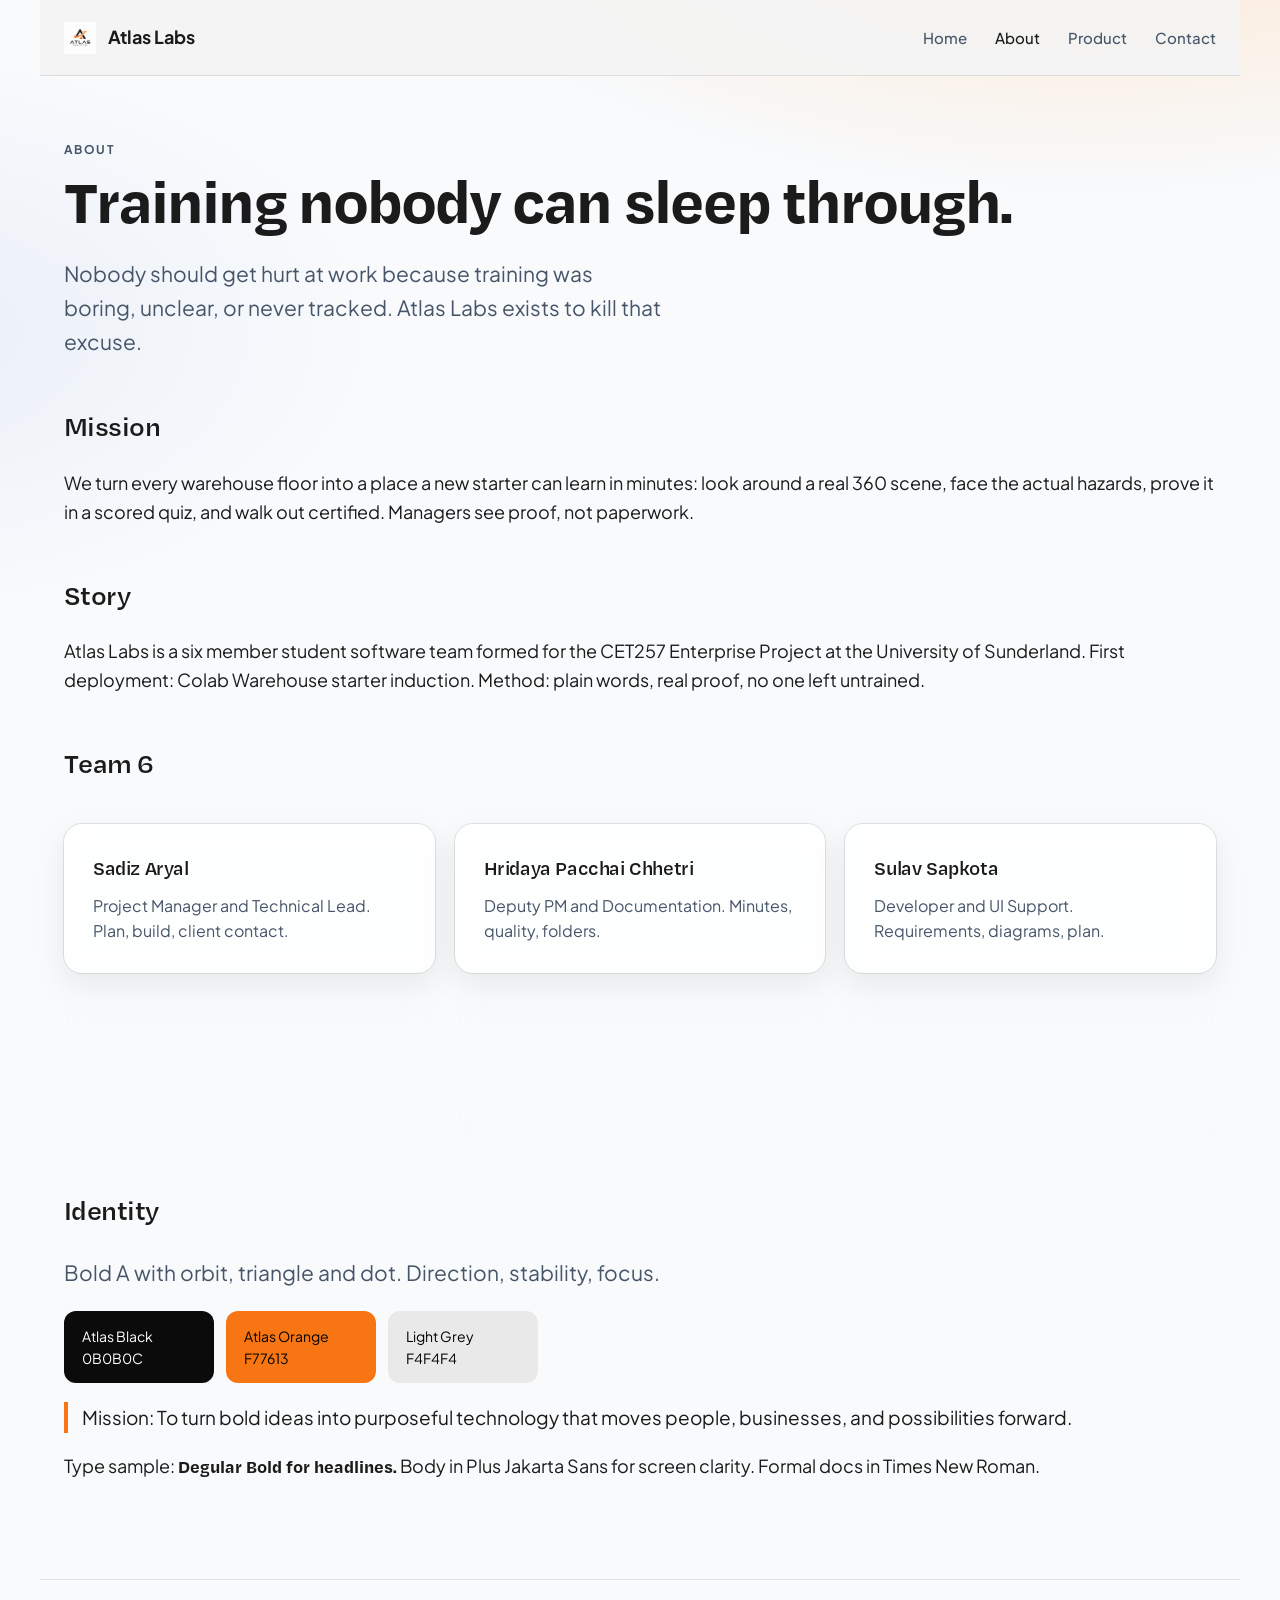
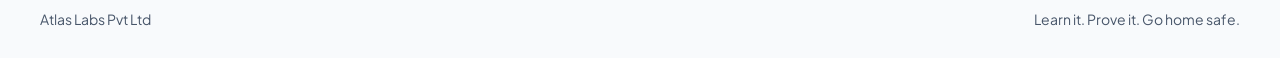
==== about.html @ b18d1abb "Atlas Labs B2 promo site" ====
<!DOCTYPE html>
<html lang="en">
<head>
<meta charset="UTF-8">
<meta name="viewport" content="width=device-width, initial-scale=1.0">
<title>About - Atlas Labs Pvt Ltd</title>
<link rel="stylesheet" href="styles.css">
<link rel="preload" href="assets/logo.png" as="image">
<link rel="icon" href="assets/logo.png">
</head>
<body>
<header class="site wrap">
<a href="index.html" style="display:flex;align-items:center;gap:12px;text-decoration:none;color:inherit"><img class="logo" src="assets/logo.png" alt="Atlas Labs" style="height:32px"><strong>Atlas Labs</strong></a>
<nav><a href="index.html">Home</a><a href="about.html" class="active">About</a><a href="product.html">Product</a><a href="contact.html">Contact</a></nav>
</header>
<main class="wrap">
<p class="eyebrow" style="margin-top:64px">About</p>
<h1>Training nobody can sleep through.</h1>
<p class="lede">Nobody should get hurt at work because training was boring, unclear, or never tracked. Atlas Labs exists to kill that excuse.</p>
<h2>Mission</h2>
<p>We turn every warehouse floor into a place a new starter can learn in minutes: look around a real 360 scene, face the actual hazards, prove it in a scored quiz, and walk out certified. Managers see proof, not paperwork.</p>
<h2>Story</h2>
<p>Atlas Labs is a six member student software team formed for the CET257 Enterprise Project at the University of Sunderland. First deployment: Colab Warehouse starter induction. Method: plain words, real proof, no one left untrained.</p>
<h2>Team 6</h2>
<section class="grid3">
<div class="card reveal"><h3>Sadiz Aryal</h3><p>Project Manager and Technical Lead. Plan, build, client contact.</p></div>
<div class="card reveal"><h3>Hridaya Pacchai Chhetri</h3><p>Deputy PM and Documentation. Minutes, quality, folders.</p></div>
<div class="card reveal"><h3>Sulav Sapkota</h3><p>Developer and UI Support. Requirements, diagrams, plan.</p></div>
<div class="card reveal"><h3>Gyalchhan Pakhrin</h3><p>Communication Lead and Analyst. Client mail, scope, wording.</p></div>
<div class="card reveal"><h3>Jasina K.C.</h3><p>Presentation and Brand. Deck, logo, mission, site.</p></div>
<div class="card reveal"><h3>Arik Lakai</h3><p>QA and Testing Lead. Checklist, device checks, demo sign off.</p></div>
</section>
<h2>Identity</h2>
<p class="lede">Bold A with orbit, triangle and dot. Direction, stability, focus.</p>
<div class="swatches"><span class="sw black">Atlas Black<br>0B0B0C</span><span class="sw orange">Atlas Orange<br>F77613</span><span class="sw grey">Light Grey<br>F4F4F4</span></div>
<p class="mission">Mission: To turn bold ideas into purposeful technology that moves people, businesses, and possibilities forward.</p>
<p>Type sample: <strong style="font-family:'Degular',sans-serif">Degular Bold for headlines.</strong> Body in Plus Jakarta Sans for screen clarity. Formal docs in Times New Roman.</p>
</main>
<footer class="site wrap"><span>Atlas Labs Pvt Ltd</span><span>Learn it. Prove it. Go home safe.</span></footer>
<script src="script.js" defer></script>
</body>
</html>
---- styles.css ----
@import url('https://fonts.googleapis.com/css2?family=Plus+Jakarta+Sans:wght@400;500;600;700;800&display=swap');
@font-face{font-family:'Degular';src:url('assets/DegularTextDemo-Regular.otf') format('opentype');font-weight:400;font-style:normal;font-display:swap}
@font-face{font-family:'Degular';src:url('assets/DegularTextDemo-Medium.otf') format('opentype');font-weight:500;font-style:normal;font-display:swap}
@font-face{font-family:'Degular';src:url('assets/DegularTextDemo-Semibold.otf') format('opentype');font-weight:600;font-style:normal;font-display:swap}
@font-face{font-family:'Degular';src:url('assets/DegularTextDemo-Bold.otf') format('opentype');font-weight:700;font-style:normal;font-display:swap}
:root{--bg:#F8FAFC;--surface:rgba(255,255,255,.72);--ink:#1B1B1B;--muted:#475569;--line:rgba(27,27,27,.1);--accent:#F77613;--accent-ink:#000000}
*{box-sizing:border-box}
body{margin:0;background:radial-gradient(1200px 600px at 85% -10%,#FFE3C7 0%,transparent 60%),radial-gradient(900px 500px at -10% 20%,#E9EFF8 0%,transparent 55%),var(--bg);color:var(--ink);font-family:'Plus Jakarta Sans','Degular',Arial,Helvetica,sans-serif;font-size:18px;line-height:1.6}
h1,h2,h3{font-family:'Degular','Plus Jakarta Sans',Arial,sans-serif;letter-spacing:-.02em}
.wrap{max-width:1200px;margin:0 auto;padding:0 24px}
header.site{display:flex;align-items:center;gap:12px;height:76px;border-bottom:1px solid var(--line)}
header.site img.logo{height:32px;width:auto}
header.site nav{margin-left:auto;display:flex;gap:28px}
header.site nav a{color:var(--muted);text-decoration:none;font-size:15px;font-weight:500}
header.site nav a.active,header.site nav a:hover{color:var(--ink)}
.hero{padding:96px 0 64px}
.eyebrow{font-size:12px;letter-spacing:.12em;text-transform:uppercase;color:var(--muted);font-weight:700}
h1{font-size:clamp(42px,5vw,70px);line-height:1.02;letter-spacing:-.03em;font-weight:700;margin:0 0 20px}
h2{font-size:28px;font-weight:600;margin:48px 0 12px}
.lede{font-size:21px;color:var(--muted);max-width:600px}
.button{display:inline-block;background:var(--accent);color:var(--ink);font-weight:700;padding:14px 26px;border-radius:10px;text-decoration:none;margin-top:28px}
.button.ghost{background:transparent;border:1px solid var(--line);margin-left:12px}
.grid3{display:grid;grid-template-columns:repeat(3,1fr);gap:20px;margin-top:36px}
.card{background:var(--surface);backdrop-filter:blur(14px);-webkit-backdrop-filter:blur(14px);border:1px solid rgba(255,255,255,.6);outline:1px solid var(--line);border-radius:18px;padding:28px;box-shadow:0 12px 32px rgba(27,27,27,.08)}
.card h3{font-weight:600;font-size:20px;margin:0 0 8px}
.card p{color:var(--muted);font-size:16px;margin:0}
footer.site{margin-top:96px;border-top:1px solid var(--line);padding:28px 0;color:var(--muted);font-size:14px;display:flex;justify-content:space-between}
ul.tight li{margin-bottom:10px}
a{color:var(--ink)}
a:focus-visible,.button:focus-visible{outline:3px solid var(--accent);outline-offset:2px}
.button{transition:transform .15s ease}.button:hover{transform:translateY(-2px)}.button:active{transform:translateY(0)}
.card{transition:transform .25s ease,box-shadow .25s ease}.card:hover{transform:translateY(-6px) scale(1.01);box-shadow:0 0 0 2px rgba(247,118,19,.55),0 14px 44px rgba(247,118,19,.35)}
.stat{background:var(--surface);border:1px solid var(--line);border-radius:14px;padding:18px;transition:transform .25s ease,box-shadow .25s ease}.stat:hover{transform:translateY(-4px);box-shadow:0 0 0 2px rgba(247,118,19,.5),0 12px 32px rgba(247,118,19,.3)}
.hero-grid{display:grid;grid-template-columns:1.05fr .95fr;gap:32px;align-items:center}
.hero-visual .pano{box-shadow:0 20px 60px rgba(0,0,0,.25)}
.swatches{display:flex;gap:12px;margin:16px 0;flex-wrap:wrap}.sw{padding:14px 18px;border-radius:12px;font-size:14px;min-width:150px;transition:transform .25s ease,box-shadow .25s ease}.sw:hover{transform:translateY(-4px);box-shadow:0 0 0 2px rgba(247,118,19,.55),0 12px 30px rgba(247,118,19,.3)}.sw.black{background:#0B0B0C;color:#fff}.sw.orange{background:#F77613;color:#000}.sw.grey{background:#e9e9e9;color:#000}
.mission{font-size:19px;border-left:4px solid var(--accent);padding-left:14px}
.load-in{animation:rise .6s ease both}
@keyframes rise{from{opacity:0;transform:translateY(14px)}to{opacity:1;transform:none}}
.reveal{opacity:0;transform:translateY(12px);transition:opacity .5s ease,transform .5s ease}
.reveal.in{opacity:1;transform:none}
header.site{position:sticky;top:0;background:rgba(244,244,244,.92);backdrop-filter:blur(8px);z-index:10}
.hero{position:relative;overflow:hidden}
.orbs{position:absolute;inset:0;overflow:hidden;pointer-events:none}
.orb{position:absolute;border-radius:50%;filter:blur(60px);opacity:.5;animation:drift 9s ease-in-out infinite alternate}
.o1{width:280px;height:280px;background:#F77613;top:-60px;right:-40px}
.o2{width:220px;height:220px;background:#FFD9B8;bottom:-80px;left:10%;animation-delay:-3s}
.o3{width:160px;height:160px;background:#1B1B1B;opacity:.12;top:30%;left:45%;animation-delay:-6s}
@keyframes drift{from{transform:translate(0,0) scale(1)}to{transform:translate(-30px,24px) scale(1.12)}}
.marquee{overflow:hidden;border-top:1px solid var(--line);border-bottom:1px solid var(--line);margin:36px -24px;padding:10px 0;background:#fff}
.marquee-track{display:flex;gap:0;white-space:nowrap;animation:slide 18s linear infinite;font-weight:600;color:var(--muted)}
.marquee-track span{padding-right:12px}
@keyframes slide{from{transform:translateX(0)}to{transform:translateX(-50%)}}
.stats{display:grid;grid-template-columns:repeat(4,1fr);gap:16px;margin:28px 0;text-align:center}
.stat{background:var(--surface);border:1px solid var(--line);border-radius:14px;padding:18px}
.stat strong{display:block;font-size:30px}
.pano-demo{margin:36px 0}
.pano{border-radius:16px;overflow:hidden;background:linear-gradient(90deg,#20242b,#3a4352,#20242b);background-size:200% 100%;animation:pan 12s linear infinite;cursor:grab;touch-action:pan-y}
.pano:active{cursor:grabbing}
@keyframes pan{from{background-position:0% 0}to{background-position:200% 0}}
.pano-inner{position:relative;height:190px;width:100%;margin:0 auto}
.pdot{position:absolute;top:44%;background:var(--accent);color:#000;font-weight:700;font-size:13px;padding:8px 12px;border-radius:20px;transform:translateX(-50%);animation:bob 2.4s ease-in-out infinite;box-shadow:0 4px 16px rgba(0,0,0,.3);white-space:nowrap}
.pdot{position:absolute;top:44%;background:var(--accent);color:#000;font-weight:700;font-size:13px;padding:8px 12px;border-radius:20px;transform:translateX(-50%);animation:bob 2.4s ease-in-out infinite;box-shadow:0 4px 16px rgba(0,0,0,.3)}
@keyframes bob{0%,100%{transform:translateX(-50%) translateY(0)}50%{transform:translateX(-50%) translateY(-8px)}}
.hint{color:var(--muted);font-size:14px}
.center{text-align:center}.center .lede{margin-left:auto;margin-right:auto}.center .button{margin-left:6px;margin-right:6px}
.tilt{transform-style:preserve-3d;will-change:transform}
@media(max-width:900px){.hero-grid{grid-template-columns:1fr}}
@media(max-width:768px){.grid3{grid-template-columns:1fr}.hero{padding:56px 0 40px}h1{font-size:44px}.stats{grid-template-columns:repeat(2,1fr)}}
@media(prefers-reduced-motion:reduce){.load-in,.reveal{animation:none;transition:none;opacity:1;transform:none}.card:hover,.button:hover{transform:none}}
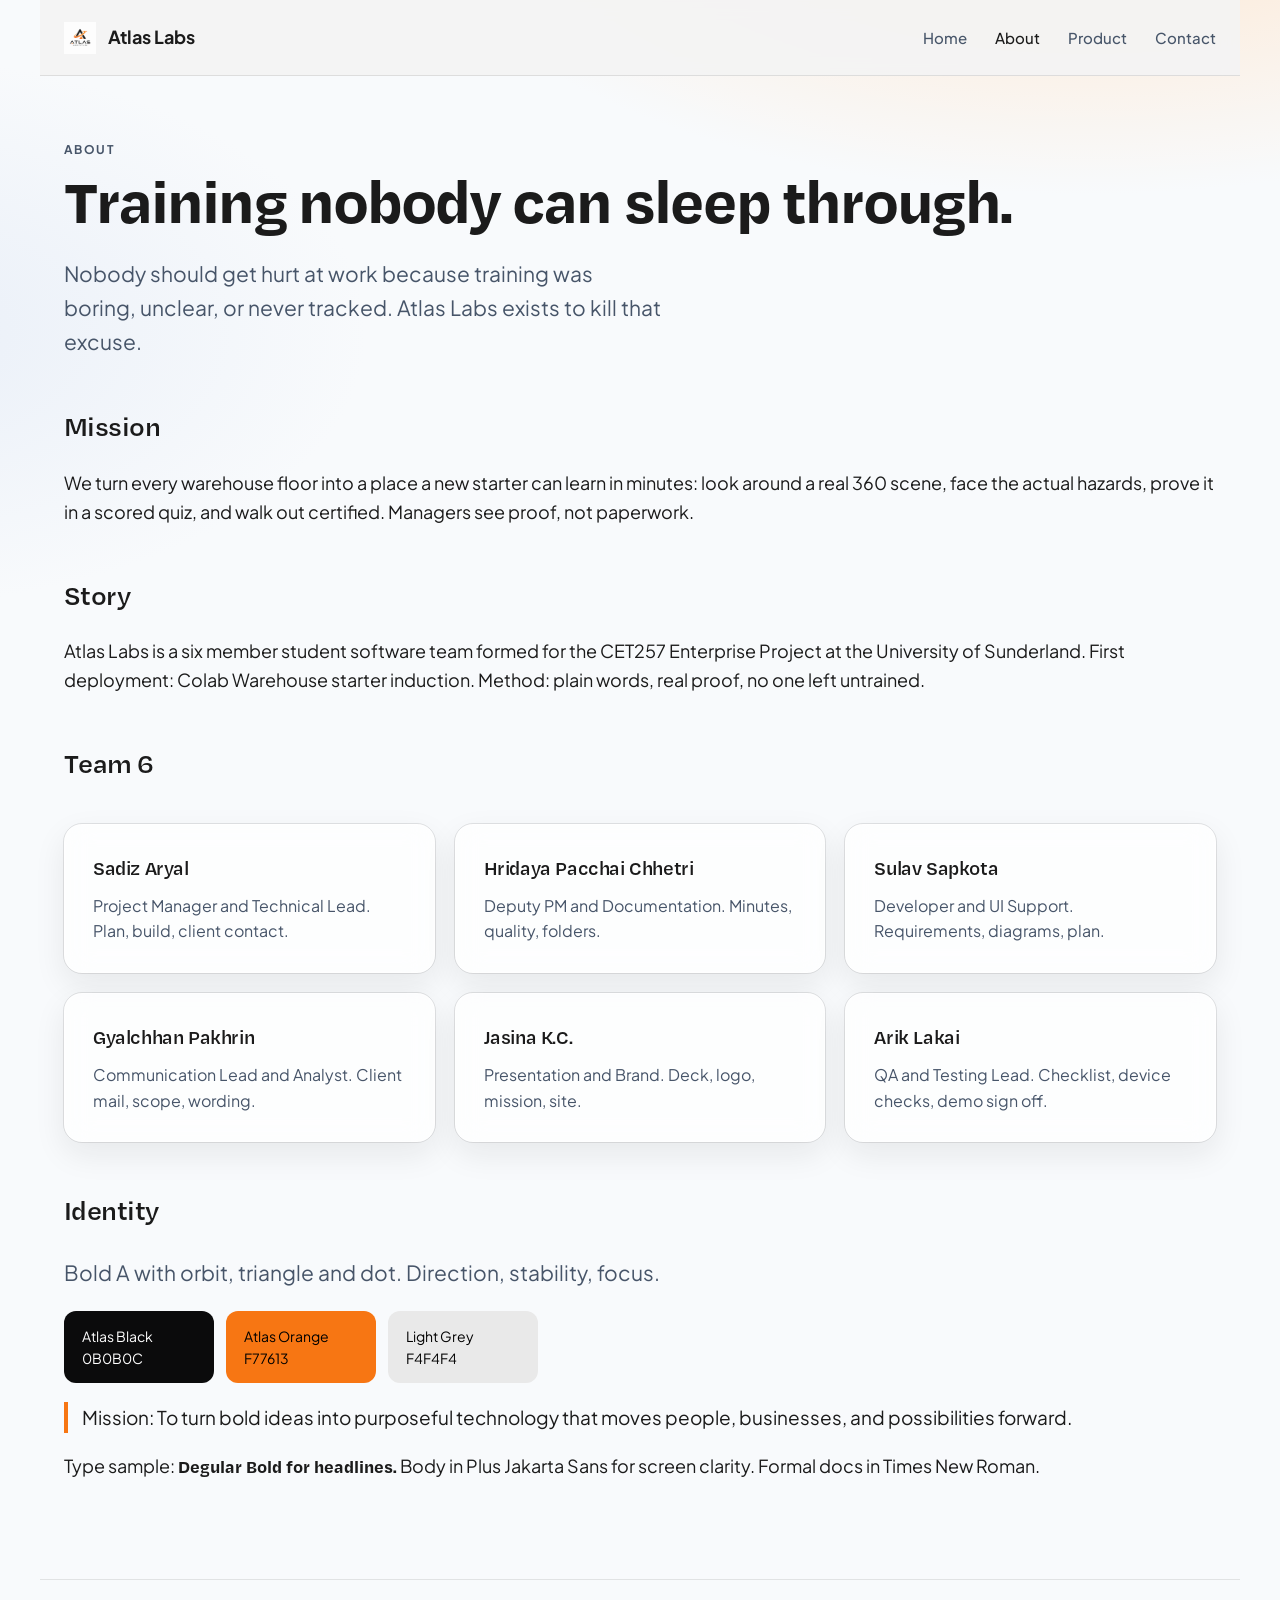
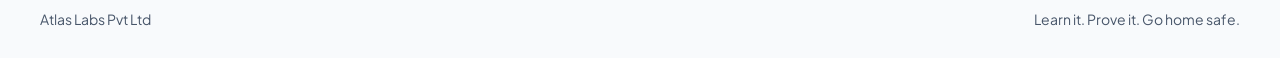
==== commit d519c376: "Favicon on all pages + logo touch icon" ====
--- a/about.html
+++ b/about.html
@@ -6,7 +6,7 @@
 <title>About - Atlas Labs Pvt Ltd</title>
 <link rel="stylesheet" href="styles.css">
 <link rel="preload" href="assets/logo.png" as="image">
-<link rel="icon" href="assets/logo.png">
+<link rel="icon" type="image/png" href="assets/logo.png"><link rel="apple-touch-icon" href="assets/logo.png">
 </head>
 <body>
 <header class="site wrap">
